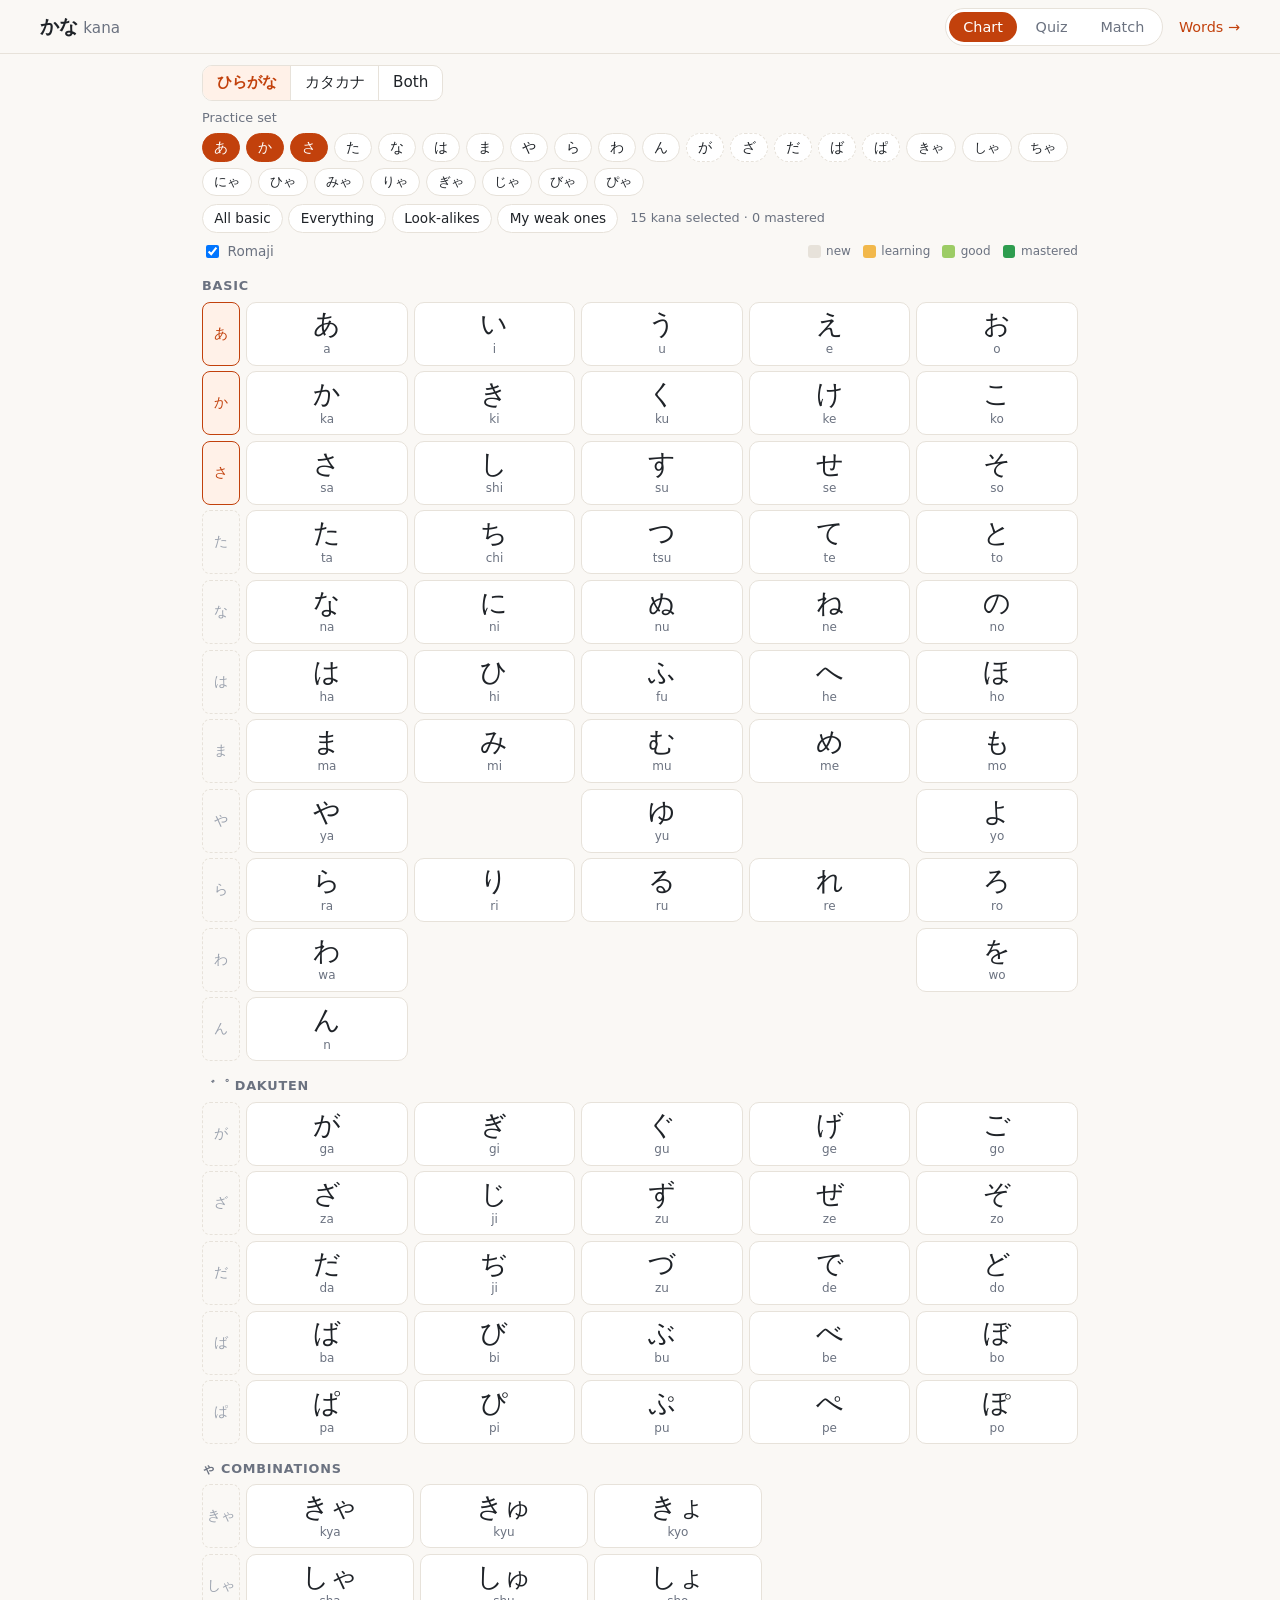
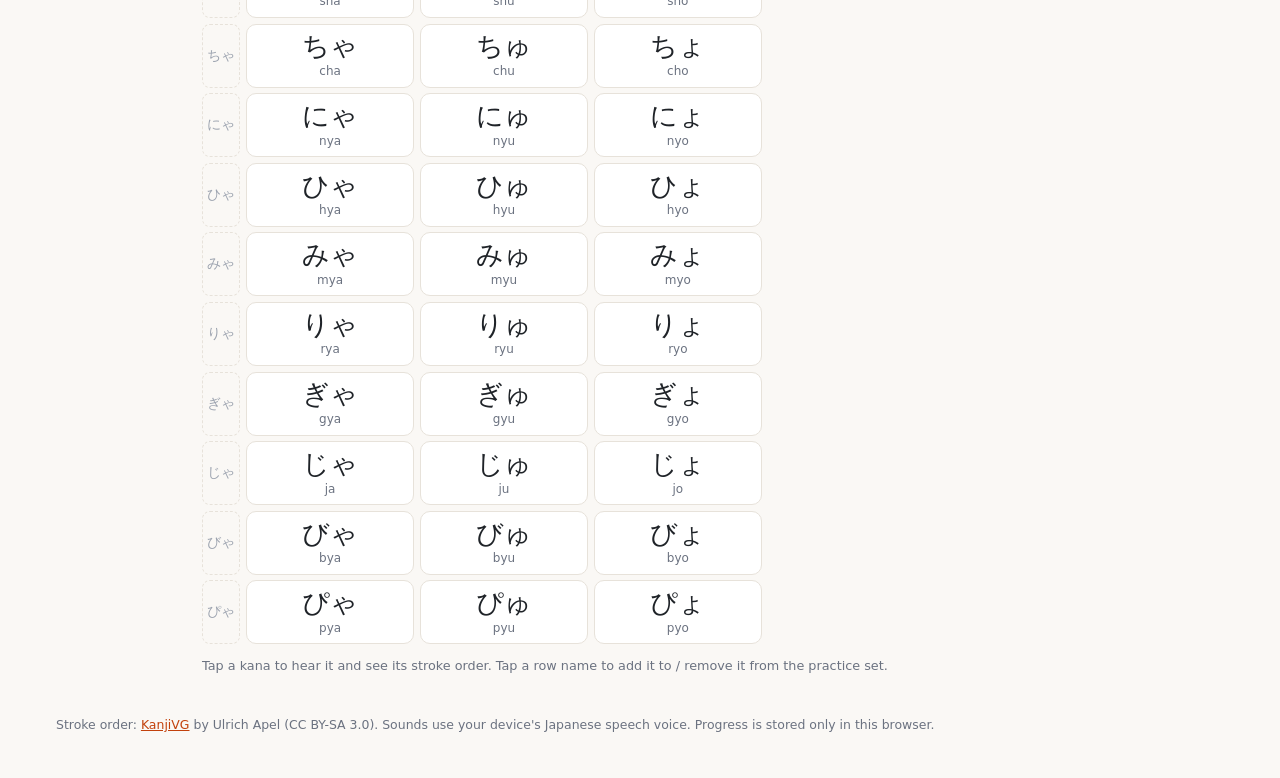
==== kana.html @ 1573a64c "Add kana learning page: chart with stroke order, quiz, match game" ====
<!DOCTYPE html>
<html lang="en">
<head>
<meta charset="utf-8">
<meta name="viewport" content="width=device-width, initial-scale=1, viewport-fit=cover">
<title>Kana — learn hiragana &amp; katakana</title>
<link rel="stylesheet" href="style.css">
<link rel="stylesheet" href="kana.css">
</head>
<body class="kana-page">
<header class="bar">
  <div class="bar-row">
    <h1>かな <span>kana</span></h1>
    <nav class="tabs" role="tablist">
      <button role="tab" data-tab="chart">Chart</button>
      <button role="tab" data-tab="quiz">Quiz</button>
      <button role="tab" data-tab="match">Match</button>
    </nav>
    <a class="nav-link" href="index.html">Words →</a>
  </div>
</header>

<section class="setup">
  <div class="seg" id="script" role="group" aria-label="Script">
    <button data-v="h">ひらがな</button><button data-v="k">カタカナ</button><button data-v="b">Both</button>
  </div>
  <div class="setup-row">
    <span class="setup-label">Practice set</span>
    <div id="rows" class="chips"></div>
  </div>
  <div class="setup-row">
    <div class="chips">
      <button class="chip" id="selBasic">All basic</button>
      <button class="chip" id="selAll">Everything</button>
      <button class="chip" id="selLook">Look-alikes</button>
      <button class="chip" id="selWeak">My weak ones</button>
    </div>
    <span id="setInfo" class="set-info"></span>
  </div>
</section>

<main>
  <!-- Chart -->
  <section id="tab-chart" class="tab">
    <div class="chart-tools">
      <label><input type="checkbox" id="chartRomaji" checked> Romaji</label>
      <span class="legend"><i class="m0"></i>new <i class="m1"></i>learning <i class="m3"></i>good <i class="m5"></i>mastered</span>
    </div>
    <div id="chart"></div>
    <p class="hint">Tap a kana to hear it and see its stroke order. Tap a row name to add it to / remove it from the practice set.</p>
  </section>

  <!-- Quiz -->
  <section id="tab-quiz" class="tab" hidden>
    <div class="seg small" id="quizMode" role="group" aria-label="Quiz mode">
      <button data-v="read">Kana → sound</button>
      <button data-v="listen">Sound → kana</button>
      <button data-v="type">Type it</button>
      <button data-v="pair">ひ ↔ カ</button>
    </div>
    <div class="quiz-card">
      <div class="quiz-stats"><span id="qScore">0 / 0</span><span id="qStreak"></span><span id="qMastery"></span></div>
      <div class="progress"><div id="qProgress"></div></div>
      <div id="prompt" class="prompt" aria-live="polite"></div>
      <div id="choices" class="choices"></div>
      <form id="typeForm" class="type-form" hidden autocomplete="off">
        <input id="typeInput" type="text" inputmode="latin" autocapitalize="off" spellcheck="false" placeholder="type romaji, e.g. ka">
        <button type="submit">Check</button>
      </form>
      <div id="feedback" class="feedback" aria-live="polite"></div>
      <button id="nextBtn" class="next-btn" hidden>Next →</button>
    </div>
    <p class="hint">Keys: 1–4 to answer, Space to replay the sound, Enter for next. Kana you miss come back sooner; ones you know show up less often.</p>
  </section>

  <!-- Match -->
  <section id="tab-match" class="tab" hidden>
    <div class="match-tools">
      <div class="seg small" id="matchMode" role="group" aria-label="Match pairs">
        <button data-v="rom">Kana ↔ romaji</button>
        <button data-v="script">ひらがな ↔ カタカナ</button>
      </div>
      <span id="matchInfo" class="match-info"></span>
      <button id="matchNew" class="chip">New round</button>
    </div>
    <div id="matchGrid" class="match-grid"></div>
    <p class="hint">Tap two cards that belong together. Clear the board as fast as you can.</p>
  </section>
</main>

<footer>
  <p>Stroke order: <a href="https://kanjivg.tagaini.net" target="_blank" rel="noopener">KanjiVG</a> by Ulrich Apel (CC BY-SA 3.0). Sounds use your device's Japanese speech voice.
    Progress is stored only in this browser.</p>
</footer>

<aside id="detail" class="defbox" hidden aria-live="polite">
  <div class="def-wrap">
    <div class="kd">
      <div class="kd-draw">
        <svg id="kdSvg" viewBox="0 0 109 109" aria-hidden="true"></svg>
        <canvas id="kdCanvas" width="218" height="218" hidden></canvas>
      </div>
      <div class="kd-info">
        <div class="kd-head"><span id="kdChar" class="kd-char"></span><span id="kdRom" class="kd-rom"></span><span id="kdOther" class="kd-other"></span></div>
        <div id="kdMeta" class="kd-meta"></div>
        <div class="kd-btns">
          <button id="kdPlay" class="chip">▶ Sound</button>
          <button id="kdReplay" class="chip">↻ Strokes</button>
          <button id="kdTrace" class="chip">✎ Trace</button>
        </div>
      </div>
    </div>
    <button id="kdClose" class="def-close" aria-label="Close">×</button>
  </div>
</aside>
<div id="toast" class="toast" role="status"></div>
<script src="kana_strokes.js"></script>
<script src="kana.js"></script>
</body>
</html>
---- style.css ----
:root {
  --bg: #faf8f5;
  --card: #fff;
  --ink: #1f2328;
  --muted: #6b7280;
  --faint: #9ca3af;
  --line: #e7e2da;
  --accent: #c2410c;
  --accent-soft: #fff1e8;
  --play: #fde7d6;
  --jp: "Hiragino Sans", "Yu Gothic UI", "Meiryo", "Noto Sans JP", sans-serif;
  color-scheme: light;
}
@media (prefers-color-scheme: dark) {
  :root {
    --bg: #16181c; --card: #1e2126; --ink: #e8e6e3; --muted: #a3a8b0; --faint: #7a808a;
    --line: #2e333a; --accent: #fb923c; --accent-soft: #2b2018; --play: #4a2c17;
    color-scheme: dark;
  }
}
* { box-sizing: border-box; }
html { -webkit-text-size-adjust: 100%; }
body {
  margin: 0; background: var(--bg); color: var(--ink);
  font: 15px/1.4 system-ui, -apple-system, "Segoe UI", Roboto, sans-serif;
}
button { font: inherit; color: inherit; background: none; border: 0; padding: 0; cursor: pointer; text-align: inherit; }
button:focus-visible { outline: 2px solid var(--accent); outline-offset: 2px; border-radius: 6px; }
a { color: var(--accent); }

/* ---------- header ---------- */
.bar {
  position: sticky; top: 0; z-index: 5; background: var(--bg);
  border-bottom: 1px solid var(--line); padding: .5rem max(1rem, env(safe-area-inset-left)) .4rem;
}
.bar-row { display: flex; flex-wrap: wrap; align-items: center; gap: .5rem 1rem; max-width: 1200px; margin: 0 auto; }
.bar-row + .bar-row { margin-top: .35rem; }
h1 { font: 600 1.2rem var(--jp); margin: 0; margin-right: auto; }
h1 span { font-family: system-ui, sans-serif; font-weight: 400; color: var(--muted); font-size: .95rem; }
.nav-link { font-size: .9rem; text-decoration: none; white-space: nowrap; }
.pager { display: flex; align-items: center; gap: .25rem; }
.pager button {
  min-width: 2.3rem; height: 2.3rem; border-radius: 8px; border: 1px solid var(--line);
  background: var(--card); text-align: center; font-size: 1.1rem;
}
.pager button:disabled { opacity: .35; cursor: default; }
.page-box { display: flex; align-items: center; gap: .3rem; color: var(--muted); }
.page-box input { width: 4.2rem; }
input[type=number], select {
  font: inherit; color: inherit; background: var(--card); border: 1px solid var(--line);
  border-radius: 8px; padding: .3rem .4rem; height: 2.3rem;
}
.opts { max-width: 1200px; margin: .2rem auto 0; }
.opts summary { font-size: .8rem; color: var(--muted); cursor: pointer; width: max-content; }
.settings { font-size: .85rem; color: var(--muted); }
.settings label { display: flex; align-items: center; gap: .35rem; }
.settings input[type=number] { width: 5rem; height: 2rem; }
.settings select { height: 2rem; }

/* ---------- filters ---------- */
.filters { max-width: 1200px; margin: .6rem auto 0; padding: 0 1rem; }
.chips { display: flex; flex-wrap: wrap; gap: .35rem; }
.chip {
  border: 1px solid var(--line); background: var(--card); border-radius: 999px;
  padding: .25rem .7rem; font-size: .85rem; white-space: nowrap;
}
.chip span { color: var(--faint); font-size: .75rem; margin-left: .15rem; font-variant-numeric: tabular-nums; }
.chip.on { background: var(--accent); border-color: var(--accent); color: #fff; }
.chip.on span { color: rgba(255, 255, 255, .8); }
.chip:disabled { opacity: .4; cursor: default; }
.filter-row { display: flex; flex-wrap: wrap; align-items: center; gap: .4rem 1rem; margin-top: .5rem; font-size: .85rem; color: var(--muted); }
.filter-row label { display: flex; align-items: center; gap: .35rem; }
.filter-row select { height: 2rem; }
.filter-row input[type=number] { width: 5rem; height: 2rem; }
.link-btn { color: var(--accent); font-size: .85rem; text-decoration: underline; }
@media (hover: hover) { .chip:not(.on):not(:disabled):hover { border-color: var(--accent); } }

/* ---------- list ---------- */
.head-row, .row {
  display: grid;
  grid-template-columns: 2.6rem minmax(7rem, 1fr) minmax(8rem, 1.15fr) minmax(0, 3.3fr);
  gap: 1rem; max-width: 1200px; margin: 0 auto;
}
.head-row {
  padding: .6rem 1rem .2rem; font-size: .75rem; text-transform: uppercase;
  letter-spacing: .06em; color: var(--faint);
}
main { padding: 0 .5rem 1rem; }
.row {
  background: var(--card); border: 1px solid var(--line); border-radius: 12px;
  padding: .75rem 1rem; margin-bottom: .5rem; position: relative;
  /* First lines of all columns (meaning / romaji / English sentence) share one baseline. */
  align-items: baseline;
}
.row.flash { box-shadow: 0 0 0 3px var(--accent); }

.rank { font-size: .78rem; color: var(--faint); font-variant-numeric: tabular-nums; text-align: right; display: flex; flex-direction: column; align-items: flex-end; gap: .2rem; }
.jlpt { font-size: .62rem; font-weight: 600; color: var(--muted); border: 1px solid var(--line); border-radius: 4px; padding: 0 .25rem; line-height: 1.4; }
.c-en { display: flex; flex-direction: column; gap: .15rem; min-width: 0; }
.en-main { font-weight: 600; font-size: 1.05rem; overflow-wrap: anywhere; }
.en-more { font-size: .8rem; color: var(--muted); overflow-wrap: anywhere; }

.w-btn { display: flex; flex-direction: column; align-items: flex-start; gap: .1rem; padding: 0 .35rem .15rem; margin: 0 -.35rem; border-radius: 8px; line-height: 1.25; }
.w-rom { word-spacing: .05em; letter-spacing: .02em; }
.w-kanji { order: 3; font: .85rem var(--jp); color: var(--muted); }
.w-kanji small { font: .7rem system-ui, sans-serif; color: var(--faint); }

/* Phonetic lines: whichever is on top (kana by default, romaji with .rom-top) gets the main style. */
.w-kana, .rom-top .w-rom { order: 1; font: 700 1.45rem/1.15 var(--jp); color: var(--accent); }
.w-rom, .rom-top .w-kana { order: 2; font: 500 1rem/1.25 system-ui, -apple-system, "Segoe UI", sans-serif; color: var(--ink); }
.rom-top .w-kana { font-family: var(--jp); font-weight: 400; }
.t-kana, .rom-top .t-rom { order: 1; font: 600 .95rem var(--jp); color: var(--ink); }
.t-rom, .rom-top .t-kana { order: 2; font: 400 .82rem system-ui, -apple-system, "Segoe UI", sans-serif; color: var(--muted); }
.rom-top .t-rom { font-family: system-ui, -apple-system, "Segoe UI", sans-serif; }
.rom-top .t-kana { font-family: var(--jp); }
.t-kanji { order: 3; }
.def-kana, .rom-top .def-rom { order: 1; font: 700 1.3rem var(--jp); color: var(--accent); }
.def-rom, .rom-top .def-kana { order: 2; font: 500 1.05rem system-ui, -apple-system, "Segoe UI", sans-serif; color: var(--ink); }
.rom-top .def-kana { font-family: var(--jp); }
.def-kanji { order: 3; }

/* Romaji visibility: hidden entirely, or hidden until the word/sentence is played. */
.rom-off .w-rom, .rom-off .t-rom, .rom-off .def-rom { display: none; }
.rom-reveal .w-rom, .rom-reveal .t-rom, .rom-reveal .def-rom { visibility: hidden; }
.rom-reveal .revealed .w-rom, .rom-reveal .revealed .t-rom, .rom-reveal .revealed .def-rom { visibility: visible; }

.c-sent { min-width: 0; display: flex; gap: .6rem; align-items: flex-start; }
.s-body { flex: 1; min-width: 0; }
.s-side { flex: none; display: flex; flex-direction: column; gap: .2rem; }
.side-btn {
  width: 2.1rem; height: 2.1rem; border-radius: 50%; border: 0; background: transparent;
  color: var(--faint); font-size: .95rem; display: flex; align-items: center; justify-content: center; text-align: center;
}
.side-btn.play { color: var(--accent); opacity: .75; padding-left: .1rem; }
.side-btn.play.playing { opacity: 1; }
.s-count { font-size: .72rem; color: var(--muted); font-variant-numeric: tabular-nums; }
.s-en { display: inline; font-size: .95rem; color: var(--ink); border-radius: 6px; }
.badge {
  display: inline-block; font-size: .65rem; text-transform: uppercase; letter-spacing: .05em;
  background: var(--accent-soft); color: var(--accent); border-radius: 999px; padding: .05rem .45rem; vertical-align: .1em;
}
.src { font-size: .72rem; color: var(--faint); text-decoration: none; }
.s-meta { display: flex; align-items: center; gap: .75rem; margin-top: .3rem; }
.empty { text-align: center; color: var(--muted); padding: 2rem 0; }
.toks { display: flex; flex-wrap: wrap; gap: .15rem .55rem; margin-top: .4rem; }
.tok, .punct { display: flex; flex-direction: column; align-items: flex-start; border-radius: 6px; padding: .1rem .15rem; }
.tok { -webkit-touch-callout: none; user-select: none; -webkit-user-select: none; }
.tok.target .t-kana, .rom-top .tok.target .t-rom { color: var(--accent); text-decoration: underline; text-decoration-thickness: 2px; text-underline-offset: 3px; }
.rom-top .tok.target .t-kana { color: var(--muted); text-decoration: none; }
.tok.defd { box-shadow: inset 0 -2px 0 var(--accent); background: var(--accent-soft); }
.w-btn.defd { background: var(--accent-soft); }
.tok.armed { background: var(--play); transform: scale(1.06); transition: transform .1s; }
.t-kanji { font: .75rem var(--jp); color: var(--muted); white-space: nowrap; min-height: 1em; }
.t-rom, .t-kana { white-space: nowrap; }
.tg { display: inline-flex; align-items: flex-start; }
.punct { color: var(--faint); padding-left: 0; padding-right: 0; }
.no-sent { color: var(--faint); font-size: .85rem; font-style: italic; }
.hide-kanji .w-kanji, .hide-kanji .t-kanji { display: none; }

@media (hover: hover) {
  .w-btn:hover, .tok:hover, .s-en:hover, .en-main:hover { background: var(--accent-soft); }
  .side-btn:hover { background: var(--accent-soft); color: var(--accent); opacity: 1; }
}
.playing { background: var(--play) !important; }

.pager-bottom { justify-content: center; gap: .75rem; padding-bottom: 1rem; }
.pager-bottom button { padding: 0 1rem; font-size: .95rem; }

.status { text-align: center; color: var(--muted); min-height: 1.2em; }
footer { max-width: 1200px; margin: 0 auto; padding: 0 1rem 2rem; font-size: .78rem; color: var(--muted); }
.hint-touch { display: none; }
@media (hover: none) { .hint-hover { display: none; } .hint-touch { display: block; } }

/* ---------- definition panel ---------- */
body.has-def { padding-bottom: 11rem; }
.defbox {
  position: fixed; left: 0; right: 0; bottom: 0; z-index: 6;
  background: var(--card); border-top: 2px solid var(--accent);
  box-shadow: 0 -6px 20px rgba(0, 0, 0, .08);
  padding: .7rem 1rem calc(.7rem + env(safe-area-inset-bottom));
  max-height: 42vh; overflow-y: auto;
}
.defbox[hidden] { display: none; }
.def-wrap { max-width: 1200px; margin: 0 auto; display: flex; gap: 1rem; align-items: flex-start; }
.def-inner { flex: 1; min-width: 0; }
.def-close { font-size: 1.4rem; line-height: 1; color: var(--muted); padding: 0 .3rem; }
.def-head { display: flex; flex-wrap: wrap; align-items: baseline; gap: .3rem .8rem; }
.def-word { display: inline-flex; align-items: baseline; gap: .6rem; border-radius: 8px; padding: 0 .3rem; margin-left: -.3rem; }
.def-word:not(.static)::before { content: "\25B6"; color: var(--accent); font-size: .8rem; }
.def-kanji { font: 1.1rem var(--jp); color: var(--muted); }
.hide-kanji .def-kanji { display: none; }
.def-pos { font-size: .8rem; color: var(--muted); font-style: italic; }
.def-tag { font-size: .75rem; color: var(--accent); background: var(--accent-soft); border-radius: 999px; padding: .05rem .55rem; }
.def-form { font-size: .85rem; color: var(--muted); margin-top: .2rem; }
.def-form b { font: 600 .95rem var(--jp); color: var(--ink); }
.def-senses { margin: .35rem 0 0; padding-left: 1.4rem; font-size: .95rem; }
.def-senses li + li { margin-top: .1rem; }
.def-none { margin: .3rem 0 0; color: var(--muted); }
@media (hover: hover) { .def-word:hover, .def-tag.link:hover { background: var(--play); } }
.toast {
  position: fixed; left: 50%; bottom: 1rem; transform: translateX(-50%); background: var(--ink); color: var(--bg);
  padding: .5rem .9rem; border-radius: 8px; font-size: .85rem; opacity: 0; pointer-events: none; transition: opacity .2s;
  max-width: 90vw;
}
.toast.show { opacity: .92; }

/* ---------- mobile ---------- */
@media (max-width: 720px) {
  body { font-size: 14px; }
  .head-row { display: none; }
  main { padding: .5rem .35rem 1rem; }
  .row { grid-template-columns: 1fr 1fr; gap: .5rem .75rem; padding: .65rem .75rem; }
  .rank { position: absolute; top: .45rem; right: .7rem; flex-direction: row-reverse; align-items: center; gap: .35rem; }
  .filters { padding: 0 .5rem; }
  .chips { flex-wrap: nowrap; overflow-x: auto; padding-bottom: .3rem; scrollbar-width: none; }
  .chips::-webkit-scrollbar { display: none; }
  .c-sent { grid-column: 1 / -1; border-top: 1px dashed var(--line); padding-top: .45rem; }
  .side-btn { width: 2.6rem; height: 2.6rem; font-size: 1.05rem; }
  .w-kana, .rom-top .w-rom { font-size: 1.3rem; }
  .settings { gap: .4rem .8rem; }
  h1 { font-size: 1.05rem; }
  .defbox { max-height: 50vh; }
  .def-kana, .rom-top .def-rom { font-size: 1.15rem; }
}
---- kana.css ----
/* Kana page; builds on style.css (variables, header, chips, bottom panel, toast). */
[hidden] { display: none !important; }
.kana-page main { max-width: 900px; margin: 0 auto; padding: 0 .75rem 1rem; }
.tabs { display: flex; gap: .25rem; background: var(--card); border: 1px solid var(--line); border-radius: 999px; padding: .2rem; }
.tabs button { padding: .3rem .9rem; border-radius: 999px; font-size: .9rem; color: var(--muted); }
.tabs button.on { background: var(--accent); color: #fff; }
.nav-link { font-size: .9rem; text-decoration: none; white-space: nowrap; }

.seg { display: inline-flex; border: 1px solid var(--line); border-radius: 10px; overflow: hidden; background: var(--card); }
.seg button { padding: .4rem .85rem; font-size: .95rem; border-right: 1px solid var(--line); }
.seg button:last-child { border-right: 0; }
.seg button.on { background: var(--accent-soft); color: var(--accent); font-weight: 600; }
.seg.small button { font-size: .85rem; padding: .35rem .7rem; }

.setup { max-width: 900px; margin: .7rem auto .3rem; padding: 0 .75rem; display: flex; flex-direction: column; gap: .5rem; }
.setup .seg { align-self: flex-start; }
.setup-row { display: flex; align-items: center; gap: .4rem .75rem; flex-wrap: wrap; }
.setup-label { font-size: .8rem; color: var(--muted); }
.setup .chips { flex-wrap: wrap; }
.row-chip { font-family: var(--jp); min-width: 2.4rem; text-align: center; }
.row-chip.g-dakuten { border-style: dashed; }
.row-chip.g-combo { font-size: .8rem; }
.set-info { font-size: .8rem; color: var(--muted); }
.hint { font-size: .8rem; color: var(--muted); }
.empty { color: var(--muted); text-align: center; padding: 1.5rem 0; }

/* chart */
.chart-tools { display: flex; justify-content: space-between; align-items: center; flex-wrap: wrap; gap: .5rem; font-size: .85rem; color: var(--muted); margin-top: .6rem; }
.chart-tools label { display: flex; align-items: center; gap: .35rem; }
.legend { display: flex; align-items: center; gap: .35rem; font-size: .75rem; }
.legend i { display: inline-block; width: .8rem; height: .8rem; border-radius: 3px; margin-left: .4rem; }
#chart h3 { font-size: .8rem; font-weight: 600; color: var(--muted); text-transform: uppercase; letter-spacing: .06em; margin: 1rem 0 .4rem; }
.kgrid { display: grid; gap: .35rem; }
.kgrid.c5 { grid-template-columns: 2.4rem repeat(5, minmax(0, 1fr)); }
.kgrid.c3 { grid-template-columns: 2.4rem repeat(3, minmax(0, 1fr)); max-width: 560px; }
.row-head {
  font: .85rem var(--jp); color: var(--faint); border-radius: 8px; border: 1px dashed var(--line);
  display: flex; align-items: center; justify-content: center;
}
.row-head.on { color: var(--accent); border: 1px solid var(--accent); background: var(--accent-soft); }
.kcell {
  position: relative; display: flex; flex-direction: column; align-items: center; justify-content: center;
  background: var(--card); border: 1px solid var(--line); border-radius: 10px; padding: .35rem .2rem; min-height: 4rem;
}
.kcell.empty { border: 0; background: none; }
.k-ch { font: 1.7rem/1.1 var(--jp); }
.k-sub { font: .85rem var(--jp); color: var(--muted); }
.k-rom { font-size: .75rem; color: var(--muted); margin-top: .1rem; }
.kcell::after { content: ""; position: absolute; left: 20%; right: 20%; bottom: 4px; height: 3px; border-radius: 2px; background: var(--m); }
.m0 { --m: transparent; } .legend .m0 { background: var(--line); }
.m1 { --m: #f2b84b; } .legend .m1 { background: #f2b84b; }
.m3 { --m: #9ccc65; } .legend .m3 { background: #9ccc65; }
.m5 { --m: #2e9d4f; } .legend .m5 { background: #2e9d4f; }
@media (hover: hover) { .kcell:not(.empty):hover, .row-head:hover { border-color: var(--accent); } }

/* detail sheet */
.kd { flex: 1; display: flex; gap: 1rem; align-items: center; min-width: 0; }
.kd-draw { position: relative; flex: none; }
#kdSvg { width: 7.5rem; height: 7.5rem; display: block; background:
  linear-gradient(var(--line), var(--line)) center / 1px 100% no-repeat,
  linear-gradient(var(--line), var(--line)) center / 100% 1px no-repeat; border: 1px solid var(--line); border-radius: 10px; }
#kdSvg path { fill: none; stroke-linecap: round; stroke-linejoin: round; stroke-width: 4; }
#kdSvg .ghost { stroke: var(--line); }
#kdSvg .stroke { stroke: var(--ink); }
.tracing #kdSvg .stroke { stroke: var(--line); }
#kdCanvas { position: absolute; inset: 0; touch-action: none; cursor: crosshair; }
.kd-info { display: flex; flex-direction: column; gap: .4rem; min-width: 0; }
.kd-head { display: flex; align-items: baseline; gap: .8rem; }
.kd-char { font: 2.4rem/1 var(--jp); }
.kd-rom { font-size: 1.4rem; font-weight: 700; color: var(--accent); }
.kd-swap { font: 1.4rem var(--jp); color: var(--muted); border: 1px solid var(--line); border-radius: 8px; padding: 0 .4rem; }
.kd-meta { font-size: .8rem; color: var(--muted); }
.kd-btns { display: flex; gap: .4rem; flex-wrap: wrap; }
.chip.on { background: var(--accent); border-color: var(--accent); color: #fff; }

/* quiz */
#tab-quiz .seg { margin-top: .6rem; flex-wrap: wrap; }
.quiz-card { background: var(--card); border: 1px solid var(--line); border-radius: 14px; padding: 1rem; margin-top: .7rem; }
.quiz-stats { display: flex; gap: 1rem; font-size: .8rem; color: var(--muted); }
.quiz-stats span:last-child { margin-left: auto; }
.progress { height: 4px; background: var(--line); border-radius: 2px; margin: .4rem 0 .6rem; overflow: hidden; }
.progress div { height: 100%; background: #2e9d4f; transition: width .3s; }
.prompt { text-align: center; min-height: 8.5rem; display: flex; flex-direction: column; align-items: center; justify-content: center; }
.prompt-ch { font: 5rem/1.1 var(--jp); }
.prompt-sub { font-size: .85rem; color: var(--muted); margin-top: .3rem; }
.listen-btn { width: 5.5rem; height: 5.5rem; border-radius: 50%; background: var(--accent-soft); color: var(--accent); font-size: 2rem; padding-left: .3rem; }
.choices { display: grid; grid-template-columns: repeat(2, minmax(0, 1fr)); gap: .5rem; margin-top: .6rem; }
.choice {
  position: relative; border: 1px solid var(--line); border-radius: 12px; padding: .8rem .5rem; text-align: center;
  font: 2rem/1.2 var(--jp); background: var(--bg);
}
.choice.rom { font: 600 1.4rem/1.4 system-ui, sans-serif; }
.choice .key { position: absolute; top: .3rem; left: .5rem; font: .7rem system-ui, sans-serif; color: var(--faint); }
.choice.right { border-color: #2e9d4f; background: rgba(46, 157, 79, .12); }
.choice.wrong { border-color: #d64545; background: rgba(214, 69, 69, .12); }
.choice:disabled { cursor: default; }
@media (hover: hover) { .choice:not(:disabled):hover { border-color: var(--accent); } }
.type-form { display: flex; gap: .5rem; justify-content: center; margin-top: .6rem; }
.type-form input { font: 1.3rem system-ui, sans-serif; padding: .5rem .7rem; border: 1px solid var(--line); border-radius: 10px; width: 12rem; background: var(--bg); color: var(--ink); }
.type-form button { border: 1px solid var(--accent); color: var(--accent); border-radius: 10px; padding: 0 1rem; }
.feedback { text-align: center; min-height: 1.5rem; margin-top: .7rem; font-size: .95rem; }
.feedback.ok { color: #2e9d4f; }
.feedback.bad { color: #d64545; }
.next-btn { display: block; margin: .5rem auto 0; background: var(--accent); color: #fff; border-radius: 10px; padding: .5rem 1.4rem; }

/* match */
.match-tools { display: flex; align-items: center; gap: .6rem; flex-wrap: wrap; margin-top: .6rem; }
.match-info { font-size: .85rem; color: var(--muted); font-variant-numeric: tabular-nums; margin-left: auto; }
.match-grid { display: grid; grid-template-columns: repeat(4, minmax(0, 1fr)); gap: .5rem; margin-top: .7rem; }
.mcard {
  background: var(--card); border: 1px solid var(--line); border-radius: 12px; min-height: 5rem;
  font: 2rem var(--jp); transition: opacity .25s, transform .15s, background .15s;
}
.mcard.rom { font: 600 1.3rem system-ui, sans-serif; }
.mcard.sel { border-color: var(--accent); background: var(--accent-soft); }
.mcard.done { opacity: 0; pointer-events: none; transform: scale(.9); }
.mcard.miss { border-color: #d64545; background: rgba(214, 69, 69, .12); animation: shake .3s; }
@keyframes shake { 25% { transform: translateX(-4px); } 75% { transform: translateX(4px); } }

@media (max-width: 720px) {
  .kana-page .bar-row { gap: .5rem; }
  .tabs button { padding: .3rem .65rem; }
  .kgrid.c5, .kgrid.c3 { grid-template-columns: 2rem repeat(var(--n, 5), minmax(0, 1fr)); gap: .25rem; }
  .kgrid.c3 { --n: 3; }
  .kcell { min-height: 3.4rem; border-radius: 8px; }
  .k-ch { font-size: 1.45rem; }
  .match-grid { grid-template-columns: repeat(3, minmax(0, 1fr)); }
  .setup .chips { flex-wrap: nowrap; overflow-x: auto; padding-bottom: .2rem; scrollbar-width: none; }
  .setup .chips::-webkit-scrollbar { display: none; }
  .setup-row { flex-wrap: nowrap; flex-direction: column; align-items: stretch; gap: .3rem; }
  .seg.small { display: grid; grid-template-columns: repeat(2, minmax(0, 1fr)); width: 100%; }
  .seg.small button { border-bottom: 1px solid var(--line); }
  .prompt-ch { font-size: 4.2rem; }
  .quiz-card { padding: .8rem; }
}
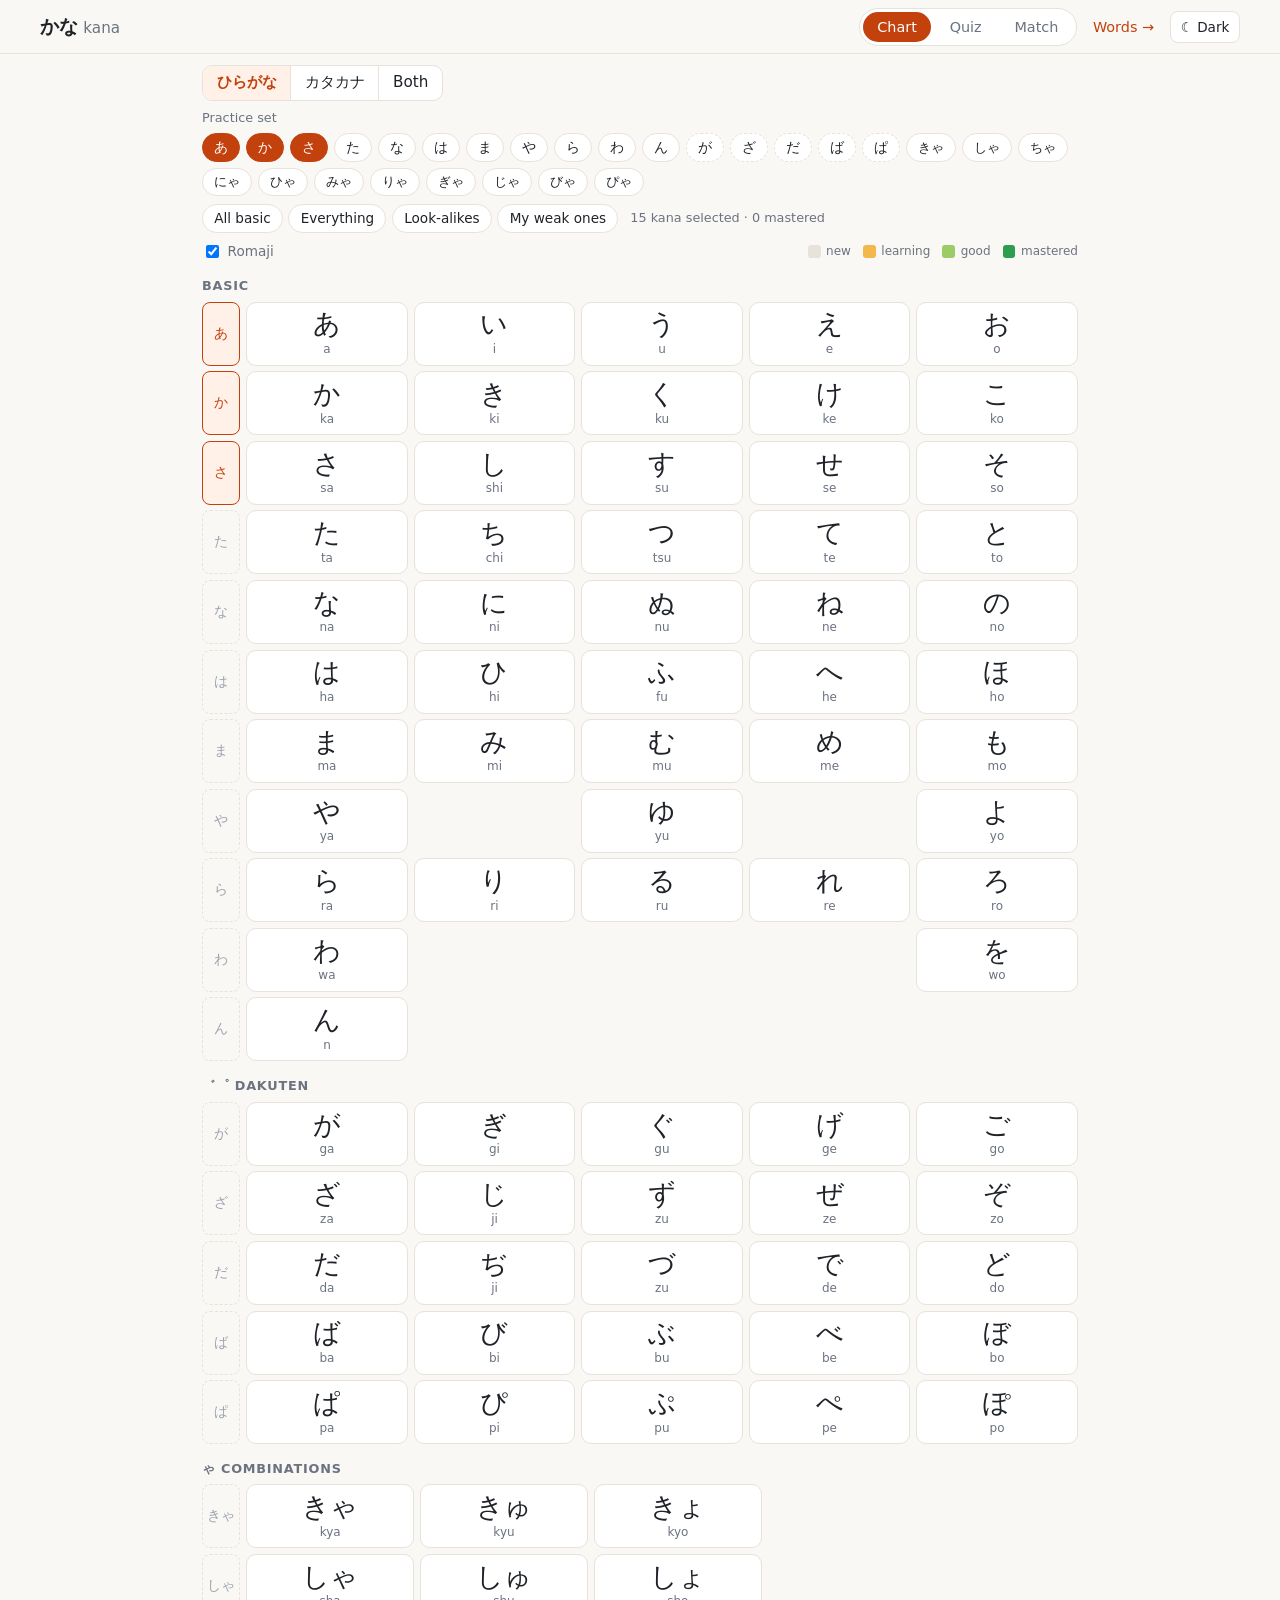
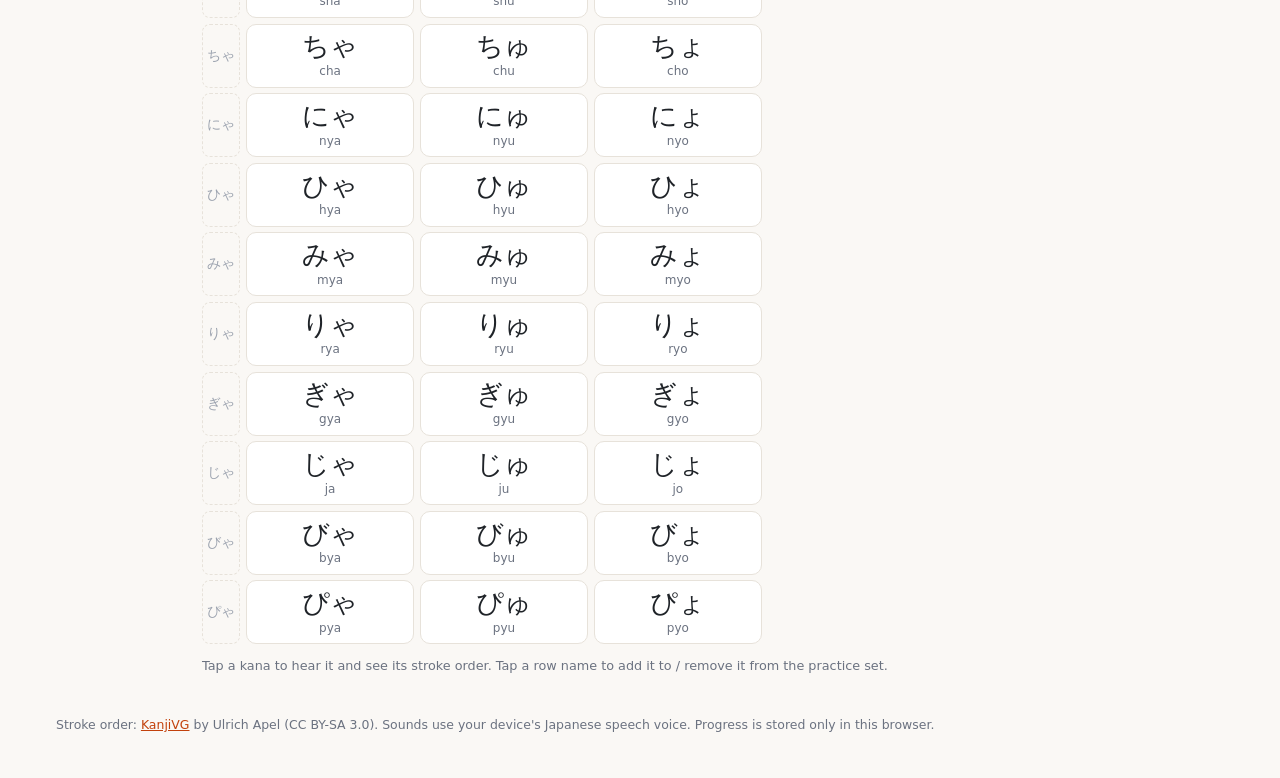
==== commit 42b685ef: "Add dark/light toggle" ====
--- a/kana.html
+++ b/kana.html
@@ -6,6 +6,7 @@
 <title>Kana — learn hiragana &amp; katakana</title>
 <link rel="stylesheet" href="style.css">
 <link rel="stylesheet" href="kana.css">
+<script src="theme.js"></script>
 </head>
 <body class="kana-page">
 <header class="bar">
@@ -17,6 +18,7 @@
       <button role="tab" data-tab="match">Match</button>
     </nav>
     <a class="nav-link" href="index.html">Words →</a>
+    <button id="themeToggle" class="theme-toggle" type="button"></button>
   </div>
 </header>
 
--- a/style.css
+++ b/style.css
@@ -11,8 +11,13 @@
   --jp: "Hiragino Sans", "Yu Gothic UI", "Meiryo", "Noto Sans JP", sans-serif;
   color-scheme: light;
 }
+:root[data-theme="dark"] {
+  --bg: #16181c; --card: #1e2126; --ink: #e8e6e3; --muted: #a3a8b0; --faint: #7a808a;
+  --line: #2e333a; --accent: #fb923c; --accent-soft: #2b2018; --play: #4a2c17;
+  color-scheme: dark;
+}
 @media (prefers-color-scheme: dark) {
-  :root {
+  :root:not([data-theme]) {
     --bg: #16181c; --card: #1e2126; --ink: #e8e6e3; --muted: #a3a8b0; --faint: #7a808a;
     --line: #2e333a; --accent: #fb923c; --accent-soft: #2b2018; --play: #4a2c17;
     color-scheme: dark;
@@ -38,6 +43,10 @@
 h1 { font: 600 1.2rem var(--jp); margin: 0; margin-right: auto; }
 h1 span { font-family: system-ui, sans-serif; font-weight: 400; color: var(--muted); font-size: .95rem; }
 .nav-link { font-size: .9rem; text-decoration: none; white-space: nowrap; }
+.theme-toggle {
+  border: 1px solid var(--line); border-radius: 8px; background: var(--card);
+  padding: .35rem .6rem; font-size: .85rem; white-space: nowrap;
+}
 .pager { display: flex; align-items: center; gap: .25rem; }
 .pager button {
   min-width: 2.3rem; height: 2.3rem; border-radius: 8px; border: 1px solid var(--line);
